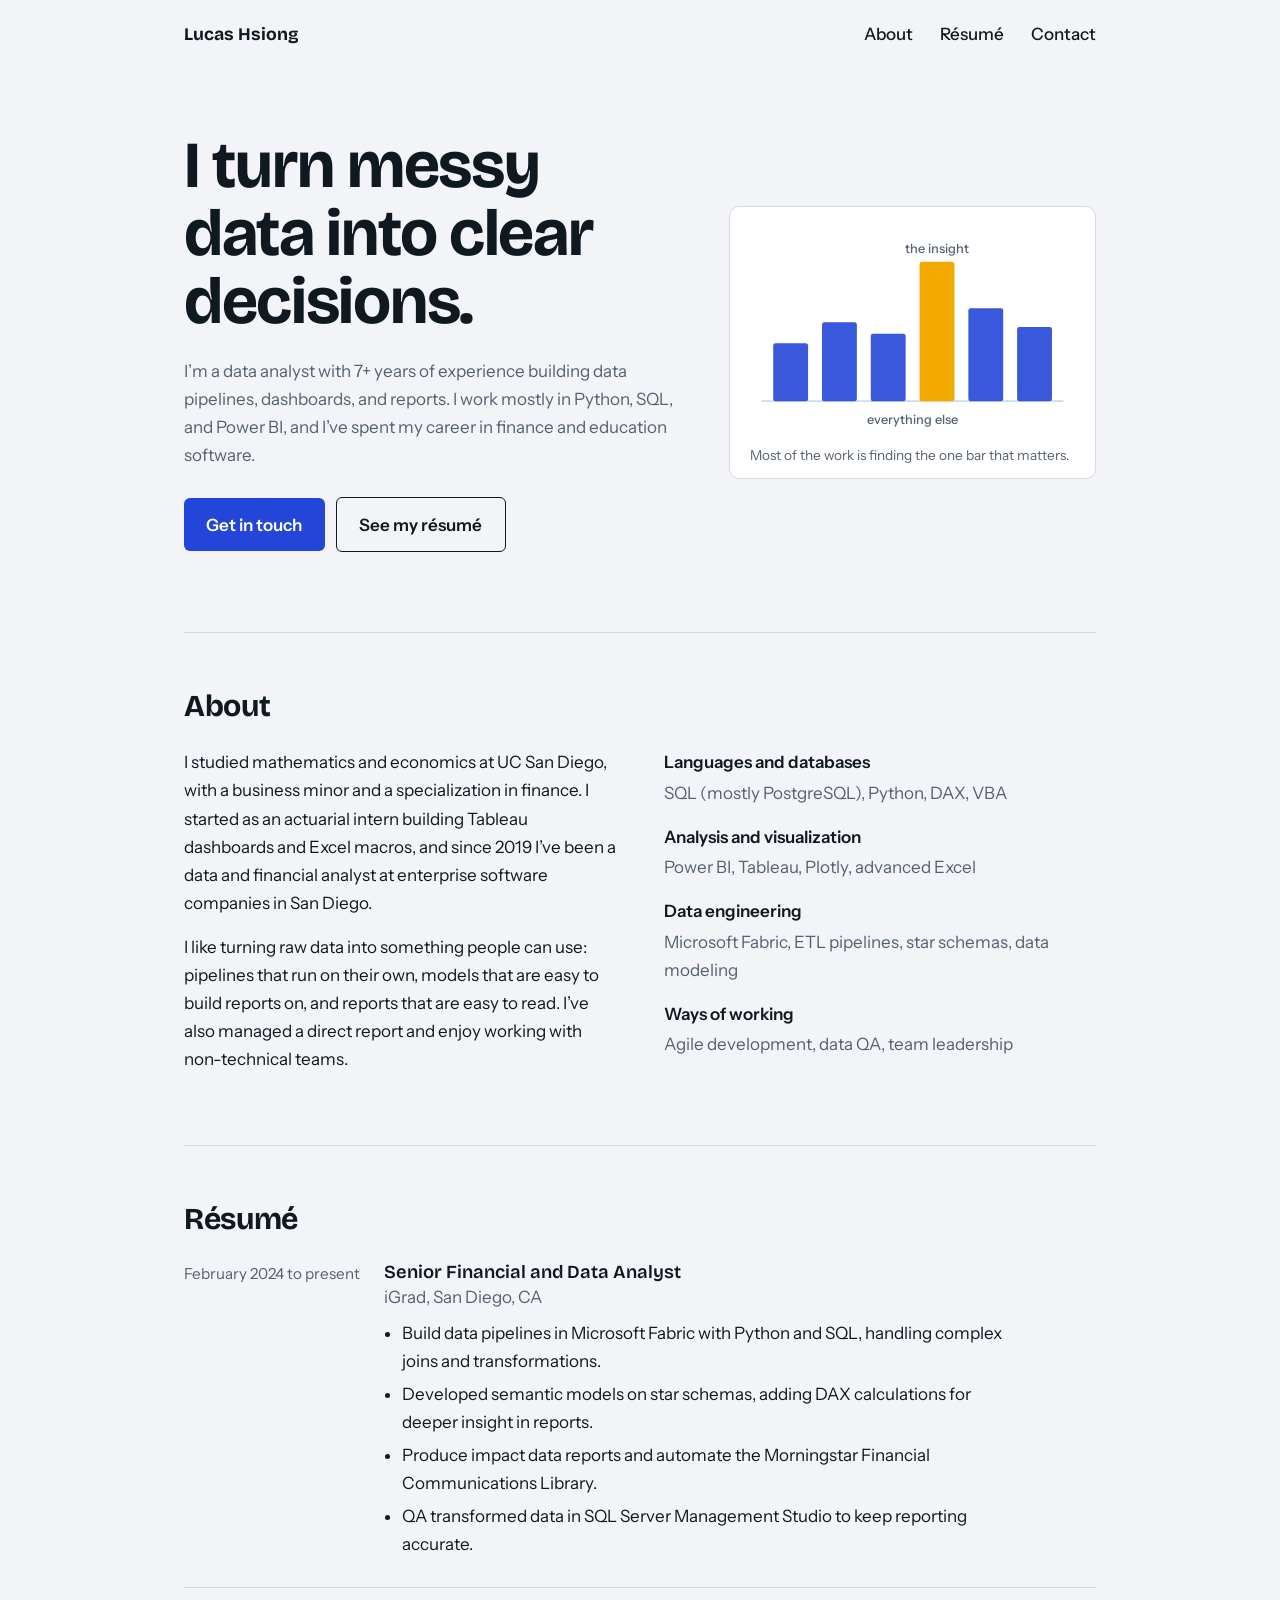
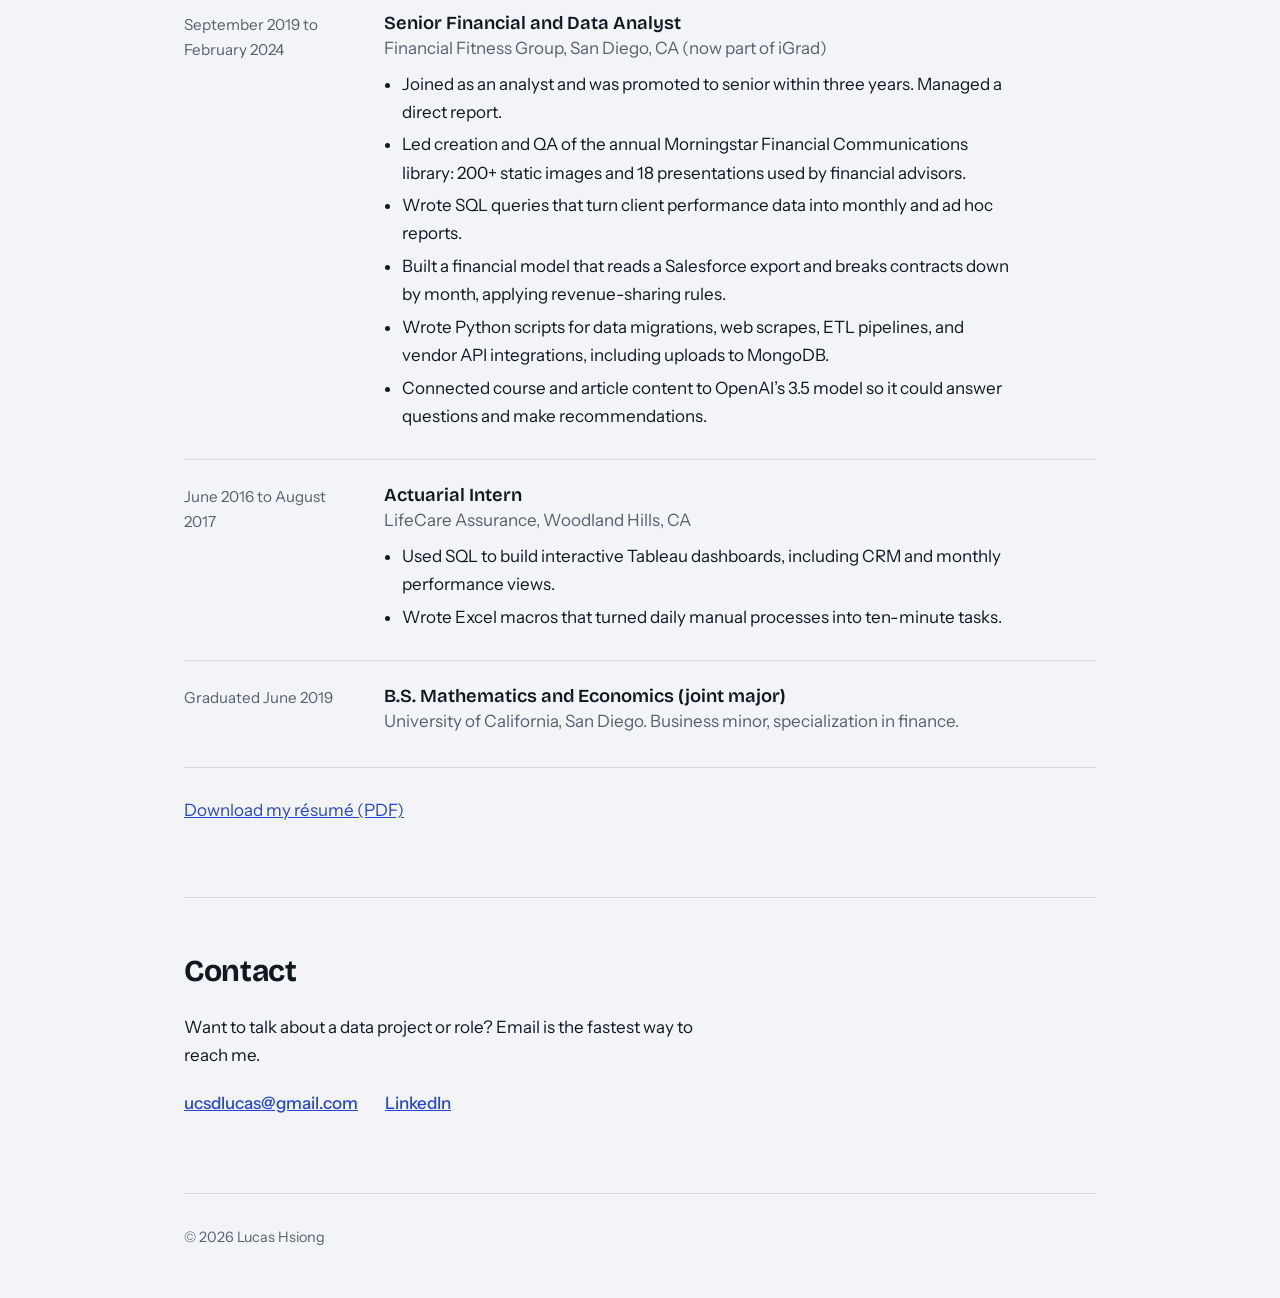
==== index.html @ 83056fca "Update index.html" ====
<!DOCTYPE html>
<html lang="en">
<head>
<meta charset="utf-8">
<meta name="viewport" content="width=device-width, initial-scale=1">
<title>Lucas Hsiong | Data Analyst</title>
<meta name="description" content="Lucas Hsiong is a data analyst with 7+ years of experience in data pipelines, dashboards, and reporting.">
<link rel="preconnect" href="https://fonts.googleapis.com">
<link rel="preconnect" href="https://fonts.gstatic.com" crossorigin>
<link href="https://fonts.googleapis.com/css2?family=Bricolage+Grotesque:opsz,wght@12..96,500;12..96,700&family=Instrument+Sans:wght@400;500;600&display=swap" rel="stylesheet">
<style>
:root{
  --bg:#f2f4f7; --surface:#ffffff; --ink:#101820; --muted:#566170;
  --line:#d5dae1; --accent:#2446d8; --hl:#f2a900;
  --head:"Bricolage Grotesque","Helvetica Neue",Arial,sans-serif;
  --body:"Instrument Sans","Helvetica Neue",Arial,sans-serif;
}
@media (prefers-color-scheme:dark){
  :root{--bg:#0e141b; --surface:#151d27; --ink:#eaeef3; --muted:#9aa6b5; --line:#2a3542; --accent:#7f9bff; --hl:#f2b52c;}
}
*{box-sizing:border-box}
html{scroll-behavior:smooth}
body{margin:0;background:var(--bg);color:var(--ink);font:400 1.0625rem/1.65 var(--body)}
a{color:var(--accent)}
:focus-visible{outline:3px solid var(--accent);outline-offset:3px;border-radius:2px}
.wrap{max-width:960px;margin:0 auto;padding:0 1.5rem}
header.top{display:flex;justify-content:space-between;align-items:center;padding:1.25rem 0}
header.top strong{font:700 1.1rem var(--head)}
nav a{margin-left:1.5rem;color:var(--ink);text-decoration:none;font-weight:500}
nav a:hover{color:var(--accent);text-decoration:underline}

.hero{display:grid;grid-template-columns:1.15fr .85fr;gap:3rem;align-items:center;padding:4rem 0 5rem}
.hero h1{font:700 clamp(2.4rem,6vw,4.1rem)/1.04 var(--head);letter-spacing:-.02em;margin:0 0 1.25rem}
.hero p{color:var(--muted);max-width:34rem;margin:0 0 1.75rem}
.btn{display:inline-block;padding:.8rem 1.4rem;border-radius:6px;font-weight:600;text-decoration:none;background:var(--accent);color:#fff}
.btn.alt{background:transparent;color:var(--ink);border:1.5px solid var(--ink);margin-left:.5rem}
@media (prefers-color-scheme:dark){.btn{color:#0e141b}}

.chart{background:var(--surface);border:1px solid var(--line);border-radius:10px;padding:1.25rem 1.25rem .75rem}
.chart svg{width:100%;height:auto;display:block}
.chart .bar{fill:var(--accent);opacity:.9;transform-origin:bottom;transform-box:fill-box;animation:grow .9s cubic-bezier(.2,.7,.2,1) backwards}
.chart .bar.hl{fill:var(--hl);opacity:1}
.chart text{fill:var(--muted);font:500 11px var(--body)}
.chart .base{stroke:var(--line);stroke-width:1.5}
.chart figcaption{font-size:.85rem;color:var(--muted);margin-top:.5rem}
@keyframes grow{from{transform:scaleY(0)}}
@media (prefers-reduced-motion:reduce){.chart .bar{animation:none}html{scroll-behavior:auto}}

section{padding:3.5rem 0;border-top:1px solid var(--line)}
h2{font:700 1.9rem/1.15 var(--head);letter-spacing:-.01em;margin:0 0 1.5rem}
.about{display:grid;grid-template-columns:1fr 1fr;gap:3rem}
.about p{margin:0 0 1rem;max-width:34rem}
dl{margin:0}
dt{font-weight:600;margin-top:1rem}
dt:first-child{margin-top:0}
dd{margin:.15rem 0 0;color:var(--muted)}

.job{display:grid;grid-template-columns:11rem 1fr;gap:1.5rem;padding:1.5rem 0;border-bottom:1px solid var(--line)}
.job:first-of-type{padding-top:0}
.job time{color:var(--muted);font-size:.95rem}
.job h3{font:600 1.15rem var(--head);margin:0}
.job .org{color:var(--muted);margin:0 0 .5rem}
.job ul{margin:0;padding-left:1.1rem}
.job li{margin-bottom:.3rem;max-width:38rem}
.cv{margin-top:1.75rem}

.contact p{max-width:34rem;margin:0 0 1.25rem}
.contact .links a{margin-right:1.5rem;font-weight:500}
footer{padding:2rem 0 3rem;color:var(--muted);font-size:.9rem;border-top:1px solid var(--line)}

@media (max-width:760px){
  .hero,.about{grid-template-columns:1fr;gap:2rem}
  .hero{padding:2.5rem 0 3.5rem}
  .job{grid-template-columns:1fr;gap:.25rem}
  nav a{margin-left:1rem}
  .btn.alt{margin:.5rem 0 0}
}
</style>
</head>
<body>
<div class="wrap">
  <header class="top">
    <strong>Lucas Hsiong</strong>
    <nav aria-label="Main">
      <a href="#about">About</a>
      <a href="#resume">Résumé</a>
      <a href="#contact">Contact</a>
    </nav>
  </header>

  <main>
    <div class="hero">
      <div>
        <h1>I turn messy data into clear decisions.</h1>
        <p>I’m a data analyst with 7+ years of experience building data pipelines, dashboards, and reports. I work mostly in Python, SQL, and Power BI, and I’ve spent my career in finance and education software.</p>
        <a class="btn" href="#contact">Get in touch</a>
        <a class="btn alt" href="#resume">See my résumé</a>
      </div>
      <figure class="chart" style="margin:0">
        <svg viewBox="0 0 280 180" role="img" aria-label="Bar chart with one highlighted bar">
          <line class="base" x1="10" y1="150" x2="270" y2="150"/>
          <rect class="bar" x="20" y="100" width="30" height="50" rx="2" style="animation-delay:.05s"/>
          <rect class="bar" x="62" y="82" width="30" height="68" rx="2" style="animation-delay:.12s"/>
          <rect class="bar" x="104" y="92" width="30" height="58" rx="2" style="animation-delay:.19s"/>
          <rect class="bar hl" x="146" y="30" width="30" height="120" rx="2" style="animation-delay:.26s"/>
          <rect class="bar" x="188" y="70" width="30" height="80" rx="2" style="animation-delay:.33s"/>
          <rect class="bar" x="230" y="86" width="30" height="64" rx="2" style="animation-delay:.4s"/>
          <text x="161" y="22" text-anchor="middle">the insight</text>
          <text x="140" y="170" text-anchor="middle">everything else</text>
        </svg>
        <figcaption>Most of the work is finding the one bar that matters.</figcaption>
      </figure>
    </div>

    <section id="about" aria-labelledby="about-h">
      <h2 id="about-h">About</h2>
      <div class="about">
        <div>
          <p>I studied mathematics and economics at UC San Diego, with a business minor and a specialization in finance. I started as an actuarial intern building Tableau dashboards and Excel macros, and since 2019 I’ve been a data and financial analyst at enterprise software companies in San Diego.</p>
          <p>I like turning raw data into something people can use: pipelines that run on their own, models that are easy to build reports on, and reports that are easy to read. I’ve also managed a direct report and enjoy working with non-technical teams.</p>
        </div>
        <dl>
          <dt>Languages and databases</dt>
          <dd>SQL (mostly PostgreSQL), Python, DAX, VBA</dd>
          <dt>Analysis and visualization</dt>
          <dd>Power BI, Tableau, Plotly, advanced Excel</dd>
          <dt>Data engineering</dt>
          <dd>Microsoft Fabric, ETL pipelines, star schemas, data modeling</dd>
          <dt>Ways of working</dt>
          <dd>Agile development, data QA, team leadership</dd>
        </dl>
      </div>
    </section>

    <section id="resume" aria-labelledby="resume-h">
      <h2 id="resume-h">Résumé</h2>

      <div class="job">
        <time>February 2024 to present</time>
        <div>
          <h3>Senior Financial and Data Analyst</h3>
          <p class="org">iGrad, San Diego, CA</p>
          <ul>
            <li>Build data pipelines in Microsoft Fabric with Python and SQL, handling complex joins and transformations.</li>
            <li>Developed semantic models on star schemas, adding DAX calculations for deeper insight in reports.</li>
            <li>Produce impact data reports and automate the Morningstar Financial Communications Library.</li>
            <li>QA transformed data in SQL Server Management Studio to keep reporting accurate.</li>
          </ul>
        </div>
      </div>

      <div class="job">
        <time>September 2019 to February 2024</time>
        <div>
          <h3>Senior Financial and Data Analyst</h3>
          <p class="org">Financial Fitness Group, San Diego, CA (now part of iGrad)</p>
          <ul>
            <li>Joined as an analyst and was promoted to senior within three years. Managed a direct report.</li>
            <li>Led creation and QA of the annual Morningstar Financial Communications library: 200+ static images and 18 presentations used by financial advisors.</li>
            <li>Wrote SQL queries that turn client performance data into monthly and ad hoc reports.</li>
            <li>Built a financial model that reads a Salesforce export and breaks contracts down by month, applying revenue-sharing rules.</li>
            <li>Wrote Python scripts for data migrations, web scrapes, ETL pipelines, and vendor API integrations, including uploads to MongoDB.</li>
            <li>Connected course and article content to OpenAI’s 3.5 model so it could answer questions and make recommendations.</li>
          </ul>
        </div>
      </div>

      <div class="job">
        <time>June 2016 to August 2017</time>
        <div>
          <h3>Actuarial Intern</h3>
          <p class="org">LifeCare Assurance, Woodland Hills, CA</p>
          <ul>
            <li>Used SQL to build interactive Tableau dashboards, including CRM and monthly performance views.</li>
            <li>Wrote Excel macros that turned daily manual processes into ten-minute tasks.</li>
          </ul>
        </div>
      </div>

      <div class="job">
        <time>Graduated June 2019</time>
        <div>
          <h3>B.S. Mathematics and Economics (joint major)</h3>
          <p class="org">University of California, San Diego. Business minor, specialization in finance.</p>
        </div>
      </div>

      <p class="cv"><a href="resume.pdf">Download my résumé (PDF)</a></p>
    </section>

    <section id="contact" class="contact" aria-labelledby="contact-h">
      <h2 id="contact-h">Contact</h2>
      <p>Want to talk about a data project or role? Email is the fastest way to reach me.</p>
      <p class="links">
        <a href="mailto:lucashsiong@gmail.com">ucsdlucas@gmail.com</a>
        <a href="https://www.linkedin.com/in/lucas-hsiong">LinkedIn</a>
      </p>
    </section>
  </main>

  <footer>© <span id="yr">2026</span> Lucas Hsiong</footer>
</div>
<script>document.getElementById('yr').textContent=new Date().getFullYear()</script>
</body>
</html>
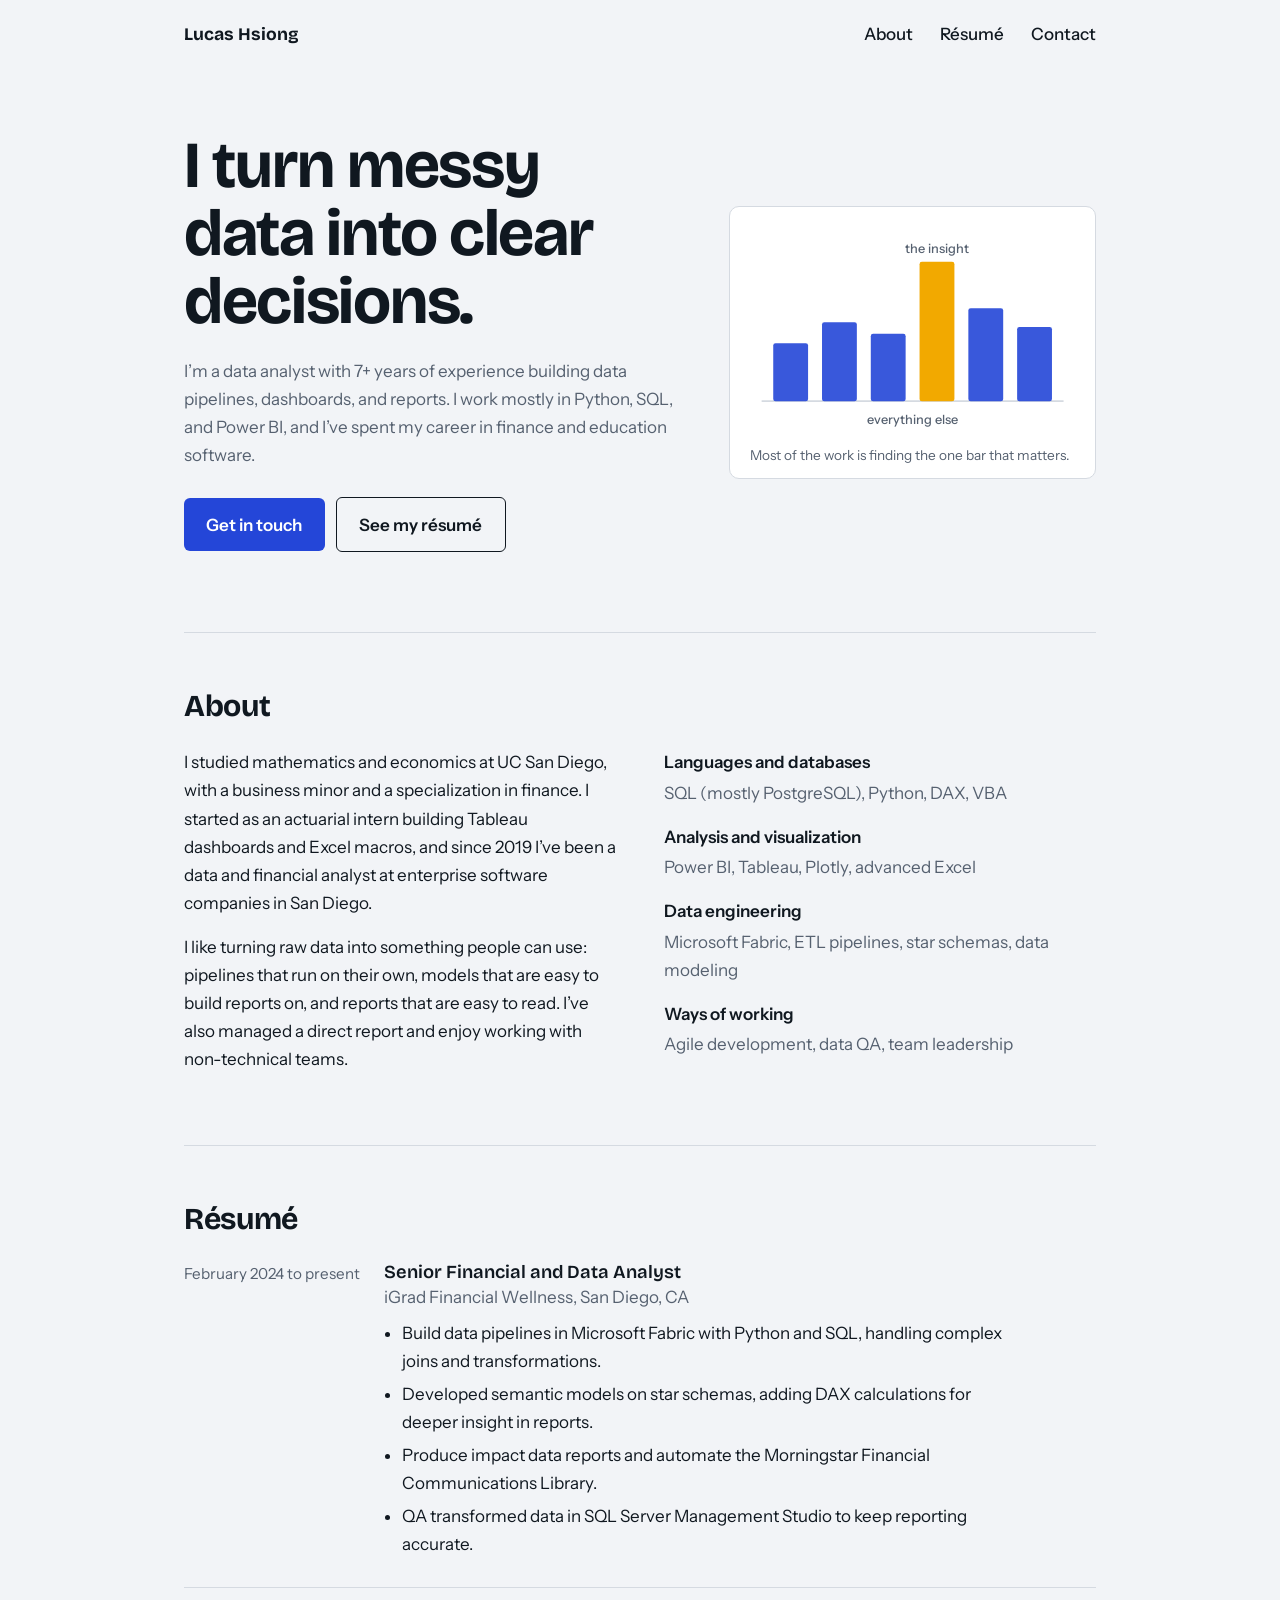
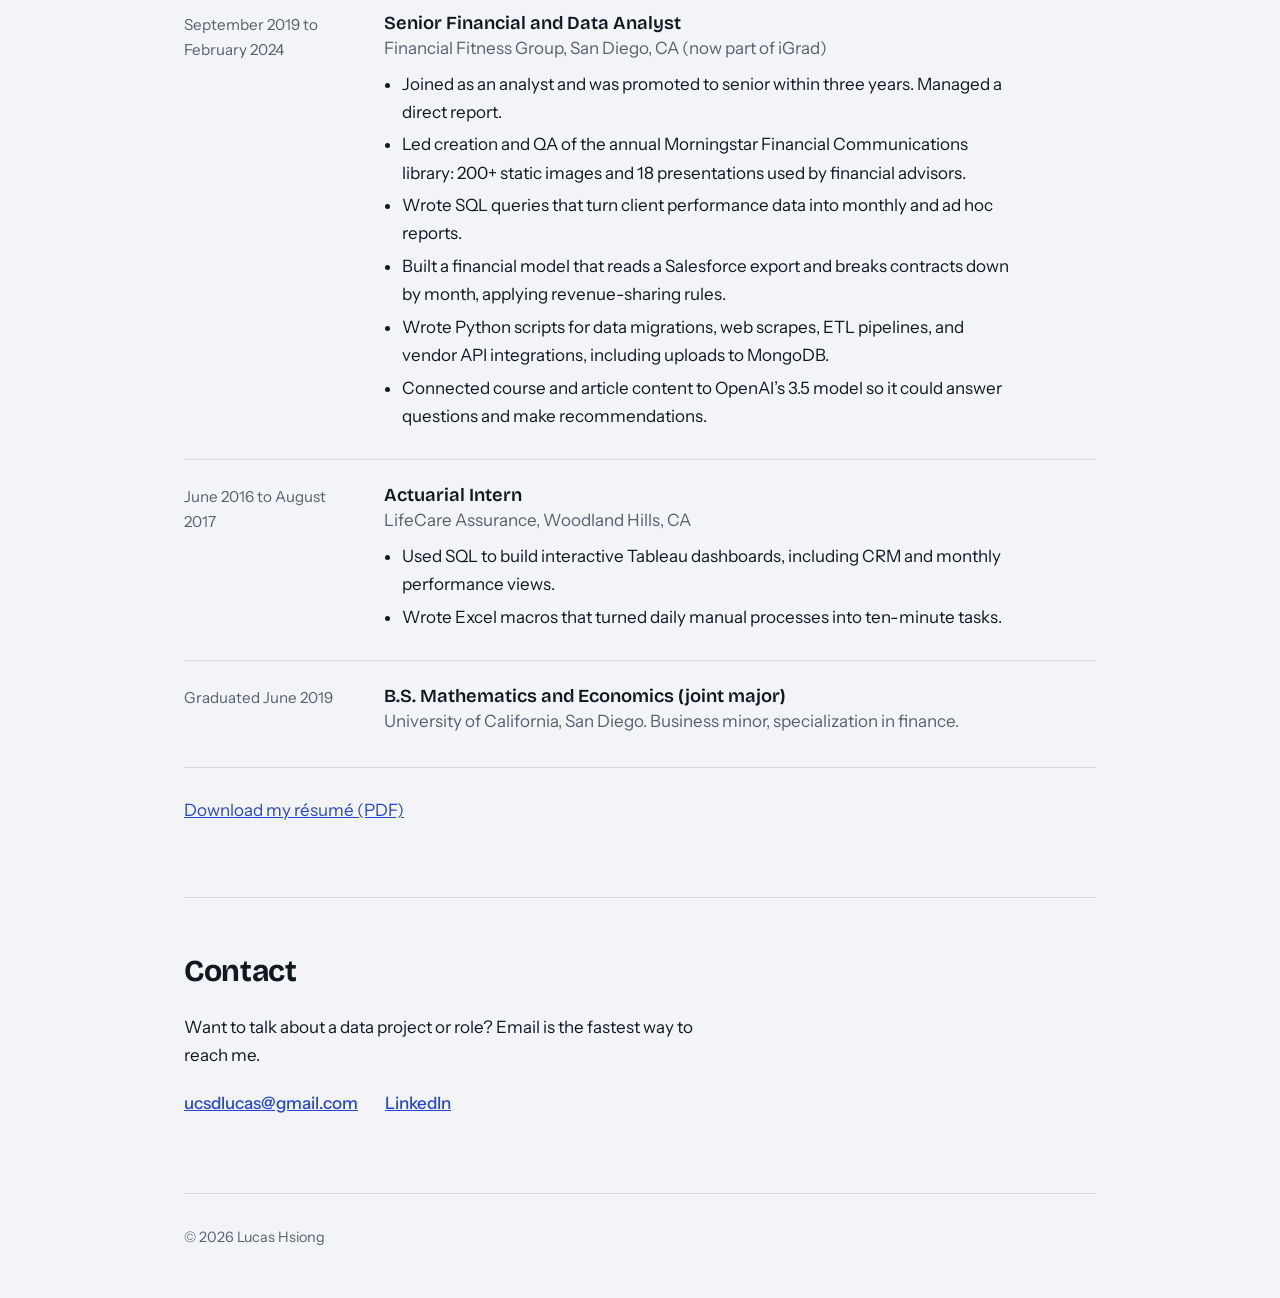
==== commit f3dafad8: "Update index.html" ====
--- a/index.html
+++ b/index.html
@@ -139,7 +139,7 @@
         <time>February 2024 to present</time>
         <div>
           <h3>Senior Financial and Data Analyst</h3>
-          <p class="org">iGrad, San Diego, CA</p>
+          <p class="org">iGrad Financial Wellness, San Diego, CA</p>
           <ul>
             <li>Build data pipelines in Microsoft Fabric with Python and SQL, handling complex joins and transformations.</li>
             <li>Developed semantic models on star schemas, adding DAX calculations for deeper insight in reports.</li>
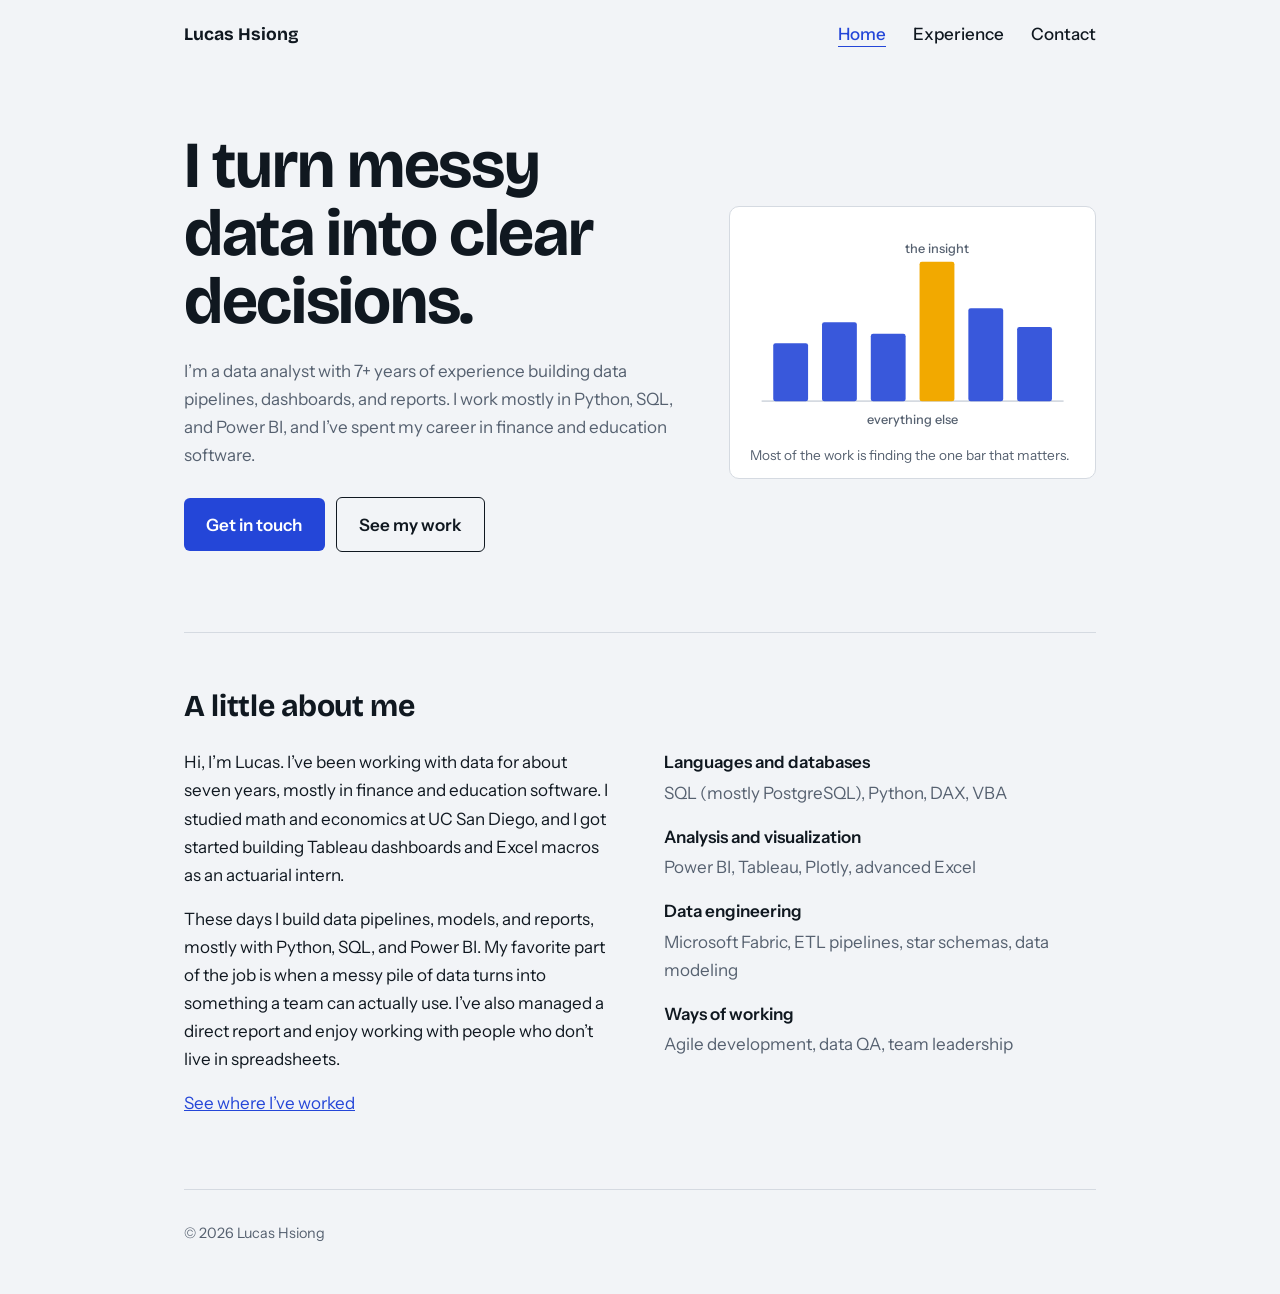
==== commit c09211c8: "Add files via upload" ====
--- a/index.html
+++ b/index.html
@@ -8,83 +8,16 @@
 <link rel="preconnect" href="https://fonts.googleapis.com">
 <link rel="preconnect" href="https://fonts.gstatic.com" crossorigin>
 <link href="https://fonts.googleapis.com/css2?family=Bricolage+Grotesque:opsz,wght@12..96,500;12..96,700&family=Instrument+Sans:wght@400;500;600&display=swap" rel="stylesheet">
-<style>
-:root{
-  --bg:#f2f4f7; --surface:#ffffff; --ink:#101820; --muted:#566170;
-  --line:#d5dae1; --accent:#2446d8; --hl:#f2a900;
-  --head:"Bricolage Grotesque","Helvetica Neue",Arial,sans-serif;
-  --body:"Instrument Sans","Helvetica Neue",Arial,sans-serif;
-}
-@media (prefers-color-scheme:dark){
-  :root{--bg:#0e141b; --surface:#151d27; --ink:#eaeef3; --muted:#9aa6b5; --line:#2a3542; --accent:#7f9bff; --hl:#f2b52c;}
-}
-*{box-sizing:border-box}
-html{scroll-behavior:smooth}
-body{margin:0;background:var(--bg);color:var(--ink);font:400 1.0625rem/1.65 var(--body)}
-a{color:var(--accent)}
-:focus-visible{outline:3px solid var(--accent);outline-offset:3px;border-radius:2px}
-.wrap{max-width:960px;margin:0 auto;padding:0 1.5rem}
-header.top{display:flex;justify-content:space-between;align-items:center;padding:1.25rem 0}
-header.top strong{font:700 1.1rem var(--head)}
-nav a{margin-left:1.5rem;color:var(--ink);text-decoration:none;font-weight:500}
-nav a:hover{color:var(--accent);text-decoration:underline}
-
-.hero{display:grid;grid-template-columns:1.15fr .85fr;gap:3rem;align-items:center;padding:4rem 0 5rem}
-.hero h1{font:700 clamp(2.4rem,6vw,4.1rem)/1.04 var(--head);letter-spacing:-.02em;margin:0 0 1.25rem}
-.hero p{color:var(--muted);max-width:34rem;margin:0 0 1.75rem}
-.btn{display:inline-block;padding:.8rem 1.4rem;border-radius:6px;font-weight:600;text-decoration:none;background:var(--accent);color:#fff}
-.btn.alt{background:transparent;color:var(--ink);border:1.5px solid var(--ink);margin-left:.5rem}
-@media (prefers-color-scheme:dark){.btn{color:#0e141b}}
-
-.chart{background:var(--surface);border:1px solid var(--line);border-radius:10px;padding:1.25rem 1.25rem .75rem}
-.chart svg{width:100%;height:auto;display:block}
-.chart .bar{fill:var(--accent);opacity:.9;transform-origin:bottom;transform-box:fill-box;animation:grow .9s cubic-bezier(.2,.7,.2,1) backwards}
-.chart .bar.hl{fill:var(--hl);opacity:1}
-.chart text{fill:var(--muted);font:500 11px var(--body)}
-.chart .base{stroke:var(--line);stroke-width:1.5}
-.chart figcaption{font-size:.85rem;color:var(--muted);margin-top:.5rem}
-@keyframes grow{from{transform:scaleY(0)}}
-@media (prefers-reduced-motion:reduce){.chart .bar{animation:none}html{scroll-behavior:auto}}
-
-section{padding:3.5rem 0;border-top:1px solid var(--line)}
-h2{font:700 1.9rem/1.15 var(--head);letter-spacing:-.01em;margin:0 0 1.5rem}
-.about{display:grid;grid-template-columns:1fr 1fr;gap:3rem}
-.about p{margin:0 0 1rem;max-width:34rem}
-dl{margin:0}
-dt{font-weight:600;margin-top:1rem}
-dt:first-child{margin-top:0}
-dd{margin:.15rem 0 0;color:var(--muted)}
-
-.job{display:grid;grid-template-columns:11rem 1fr;gap:1.5rem;padding:1.5rem 0;border-bottom:1px solid var(--line)}
-.job:first-of-type{padding-top:0}
-.job time{color:var(--muted);font-size:.95rem}
-.job h3{font:600 1.15rem var(--head);margin:0}
-.job .org{color:var(--muted);margin:0 0 .5rem}
-.job ul{margin:0;padding-left:1.1rem}
-.job li{margin-bottom:.3rem;max-width:38rem}
-.cv{margin-top:1.75rem}
-
-.contact p{max-width:34rem;margin:0 0 1.25rem}
-.contact .links a{margin-right:1.5rem;font-weight:500}
-footer{padding:2rem 0 3rem;color:var(--muted);font-size:.9rem;border-top:1px solid var(--line)}
-
-@media (max-width:760px){
-  .hero,.about{grid-template-columns:1fr;gap:2rem}
-  .hero{padding:2.5rem 0 3.5rem}
-  .job{grid-template-columns:1fr;gap:.25rem}
-  nav a{margin-left:1rem}
-  .btn.alt{margin:.5rem 0 0}
-}
-</style>
+<link rel="stylesheet" href="style.css">
 </head>
 <body>
 <div class="wrap">
   <header class="top">
-    <strong>Lucas Hsiong</strong>
+    <strong><a href="index.html">Lucas Hsiong</a></strong>
     <nav aria-label="Main">
-      <a href="#about">About</a>
-      <a href="#resume">Résumé</a>
-      <a href="#contact">Contact</a>
+      <a href="index.html" aria-current="page">Home</a>
+      <a href="experience.html">Experience</a>
+      <a href="contact.html">Contact</a>
     </nav>
   </header>
 
@@ -93,8 +26,8 @@
       <div>
         <h1>I turn messy data into clear decisions.</h1>
         <p>I’m a data analyst with 7+ years of experience building data pipelines, dashboards, and reports. I work mostly in Python, SQL, and Power BI, and I’ve spent my career in finance and education software.</p>
-        <a class="btn" href="#contact">Get in touch</a>
-        <a class="btn alt" href="#resume">See my résumé</a>
+        <a class="btn" href="contact.html">Get in touch</a>
+        <a class="btn alt" href="experience.html">See my work</a>
       </div>
       <figure class="chart" style="margin:0">
         <svg viewBox="0 0 280 180" role="img" aria-label="Bar chart with one highlighted bar">
@@ -113,11 +46,12 @@
     </div>
 
     <section id="about" aria-labelledby="about-h">
-      <h2 id="about-h">About</h2>
+      <h2 id="about-h">A little about me</h2>
       <div class="about">
         <div>
-          <p>I studied mathematics and economics at UC San Diego, with a business minor and a specialization in finance. I started as an actuarial intern building Tableau dashboards and Excel macros, and since 2019 I’ve been a data and financial analyst at enterprise software companies in San Diego.</p>
-          <p>I like turning raw data into something people can use: pipelines that run on their own, models that are easy to build reports on, and reports that are easy to read. I’ve also managed a direct report and enjoy working with non-technical teams.</p>
+          <p>Hi, I’m Lucas. I’ve been working with data for about seven years, mostly in finance and education software. I studied math and economics at UC San Diego, and I got started building Tableau dashboards and Excel macros as an actuarial intern.</p>
+          <p>These days I build data pipelines, models, and reports, mostly with Python, SQL, and Power BI. My favorite part of the job is when a messy pile of data turns into something a team can actually use. I’ve also managed a direct report and enjoy working with people who don’t live in spreadsheets.</p>
+          <p class="next"><a href="experience.html">See where I’ve worked</a></p>
         </div>
         <dl>
           <dt>Languages and databases</dt>
@@ -131,71 +65,6 @@
         </dl>
       </div>
     </section>
-
-    <section id="resume" aria-labelledby="resume-h">
-      <h2 id="resume-h">Résumé</h2>
-
-      <div class="job">
-        <time>February 2024 to present</time>
-        <div>
-          <h3>Senior Financial and Data Analyst</h3>
-          <p class="org">iGrad Financial Wellness, San Diego, CA</p>
-          <ul>
-            <li>Build data pipelines in Microsoft Fabric with Python and SQL, handling complex joins and transformations.</li>
-            <li>Developed semantic models on star schemas, adding DAX calculations for deeper insight in reports.</li>
-            <li>Produce impact data reports and automate the Morningstar Financial Communications Library.</li>
-            <li>QA transformed data in SQL Server Management Studio to keep reporting accurate.</li>
-          </ul>
-        </div>
-      </div>
-
-      <div class="job">
-        <time>September 2019 to February 2024</time>
-        <div>
-          <h3>Senior Financial and Data Analyst</h3>
-          <p class="org">Financial Fitness Group, San Diego, CA (now part of iGrad)</p>
-          <ul>
-            <li>Joined as an analyst and was promoted to senior within three years. Managed a direct report.</li>
-            <li>Led creation and QA of the annual Morningstar Financial Communications library: 200+ static images and 18 presentations used by financial advisors.</li>
-            <li>Wrote SQL queries that turn client performance data into monthly and ad hoc reports.</li>
-            <li>Built a financial model that reads a Salesforce export and breaks contracts down by month, applying revenue-sharing rules.</li>
-            <li>Wrote Python scripts for data migrations, web scrapes, ETL pipelines, and vendor API integrations, including uploads to MongoDB.</li>
-            <li>Connected course and article content to OpenAI’s 3.5 model so it could answer questions and make recommendations.</li>
-          </ul>
-        </div>
-      </div>
-
-      <div class="job">
-        <time>June 2016 to August 2017</time>
-        <div>
-          <h3>Actuarial Intern</h3>
-          <p class="org">LifeCare Assurance, Woodland Hills, CA</p>
-          <ul>
-            <li>Used SQL to build interactive Tableau dashboards, including CRM and monthly performance views.</li>
-            <li>Wrote Excel macros that turned daily manual processes into ten-minute tasks.</li>
-          </ul>
-        </div>
-      </div>
-
-      <div class="job">
-        <time>Graduated June 2019</time>
-        <div>
-          <h3>B.S. Mathematics and Economics (joint major)</h3>
-          <p class="org">University of California, San Diego. Business minor, specialization in finance.</p>
-        </div>
-      </div>
-
-      <p class="cv"><a href="resume.pdf">Download my résumé (PDF)</a></p>
-    </section>
-
-    <section id="contact" class="contact" aria-labelledby="contact-h">
-      <h2 id="contact-h">Contact</h2>
-      <p>Want to talk about a data project or role? Email is the fastest way to reach me.</p>
-      <p class="links">
-        <a href="mailto:lucashsiong@gmail.com">ucsdlucas@gmail.com</a>
-        <a href="https://www.linkedin.com/in/lucas-hsiong">LinkedIn</a>
-      </p>
-    </section>
   </main>
 
   <footer>© <span id="yr">2026</span> Lucas Hsiong</footer>
--- a/style.css
+++ b/style.css
@@ -0,0 +1,78 @@
+:root{
+  --bg:#f2f4f7; --surface:#ffffff; --ink:#101820; --muted:#566170;
+  --line:#d5dae1; --accent:#2446d8; --hl:#f2a900;
+  --head:"Bricolage Grotesque","Helvetica Neue",Arial,sans-serif;
+  --body:"Instrument Sans","Helvetica Neue",Arial,sans-serif;
+}
+@media (prefers-color-scheme:dark){
+  :root{--bg:#0e141b; --surface:#151d27; --ink:#eaeef3; --muted:#9aa6b5; --line:#2a3542; --accent:#7f9bff; --hl:#f2b52c;}
+}
+*{box-sizing:border-box}
+html{scroll-behavior:smooth}
+body{margin:0;background:var(--bg);color:var(--ink);font:400 1.0625rem/1.65 var(--body)}
+a{color:var(--accent)}
+:focus-visible{outline:3px solid var(--accent);outline-offset:3px;border-radius:2px}
+.wrap{max-width:960px;margin:0 auto;padding:0 1.5rem}
+header.top{display:flex;justify-content:space-between;align-items:center;padding:1.25rem 0}
+header.top strong{font:700 1.1rem var(--head)}
+nav a{margin-left:1.5rem;color:var(--ink);text-decoration:none;font-weight:500}
+nav a:hover{color:var(--accent);text-decoration:underline}
+
+.hero{display:grid;grid-template-columns:1.15fr .85fr;gap:3rem;align-items:center;padding:4rem 0 5rem}
+.hero h1{font:700 clamp(2.4rem,6vw,4.1rem)/1.04 var(--head);letter-spacing:-.02em;margin:0 0 1.25rem}
+.hero p{color:var(--muted);max-width:34rem;margin:0 0 1.75rem}
+.btn{display:inline-block;padding:.8rem 1.4rem;border-radius:6px;font-weight:600;text-decoration:none;background:var(--accent);color:#fff}
+.btn.alt{background:transparent;color:var(--ink);border:1.5px solid var(--ink);margin-left:.5rem}
+@media (prefers-color-scheme:dark){.btn{color:#0e141b}}
+
+.chart{background:var(--surface);border:1px solid var(--line);border-radius:10px;padding:1.25rem 1.25rem .75rem}
+.chart svg{width:100%;height:auto;display:block}
+.chart .bar{fill:var(--accent);opacity:.9;transform-origin:bottom;transform-box:fill-box;animation:grow .9s cubic-bezier(.2,.7,.2,1) backwards}
+.chart .bar.hl{fill:var(--hl);opacity:1}
+.chart text{fill:var(--muted);font:500 11px var(--body)}
+.chart .base{stroke:var(--line);stroke-width:1.5}
+.chart figcaption{font-size:.85rem;color:var(--muted);margin-top:.5rem}
+@keyframes grow{from{transform:scaleY(0)}}
+@media (prefers-reduced-motion:reduce){.chart .bar{animation:none}html{scroll-behavior:auto}}
+
+section{padding:3.5rem 0;border-top:1px solid var(--line)}
+h2{font:700 1.9rem/1.15 var(--head);letter-spacing:-.01em;margin:0 0 1.5rem}
+.about{display:grid;grid-template-columns:1fr 1fr;gap:3rem}
+.about p{margin:0 0 1rem;max-width:34rem}
+dl{margin:0}
+dt{font-weight:600;margin-top:1rem}
+dt:first-child{margin-top:0}
+dd{margin:.15rem 0 0;color:var(--muted)}
+
+.job{display:grid;grid-template-columns:11rem 1fr;gap:1.5rem;padding:1.5rem 0;border-bottom:1px solid var(--line)}
+.job:first-of-type{padding-top:0}
+.job time{color:var(--muted);font-size:.95rem}
+.job h3{font:600 1.15rem var(--head);margin:0}
+.job .org{color:var(--muted);margin:0 0 .5rem}
+.job ul{margin:0;padding-left:1.1rem}
+.job li{margin-bottom:.3rem;max-width:38rem}
+.job p.story{margin:0 0 .9rem;max-width:38rem}
+.job .tags{list-style:none;padding:0;margin:1rem 0 0;display:flex;flex-wrap:wrap;gap:.4rem}
+.job .tags li{font-size:.8rem;line-height:1.3;padding:.25rem .65rem;border:1px solid var(--line);border-radius:999px;background:var(--surface);color:var(--muted);margin:0}
+.cv{margin-top:1.75rem}
+
+.contact p{max-width:34rem;margin:0 0 1.25rem}
+.contact .links a{margin-right:1.5rem;font-weight:500}
+footer{padding:2rem 0 3rem;color:var(--muted);font-size:.9rem;border-top:1px solid var(--line)}
+
+@media (max-width:760px){
+  .hero,.about{grid-template-columns:1fr;gap:2rem}
+  .hero{padding:2.5rem 0 3.5rem}
+  .job{grid-template-columns:1fr;gap:.25rem}
+  nav a{margin-left:1rem}
+  .btn.alt{margin:.5rem 0 0}
+}
+
+nav a[aria-current="page"]{color:var(--accent);text-decoration:underline;text-underline-offset:.35em}
+header.top strong a{color:inherit;text-decoration:none}
+.page{padding:2.5rem 0 4rem}
+.page h1{font:700 clamp(2rem,5vw,3rem)/1.1 var(--head);letter-spacing:-.02em;margin:0 0 .75rem}
+.lede{color:var(--muted);max-width:36rem;margin:0 0 2.5rem}
+.next{margin-top:2rem}
+.big-email{display:inline-block;font:600 clamp(1.3rem,4vw,1.9rem) var(--head);margin:.25rem 0 1.25rem;word-break:break-all}
+
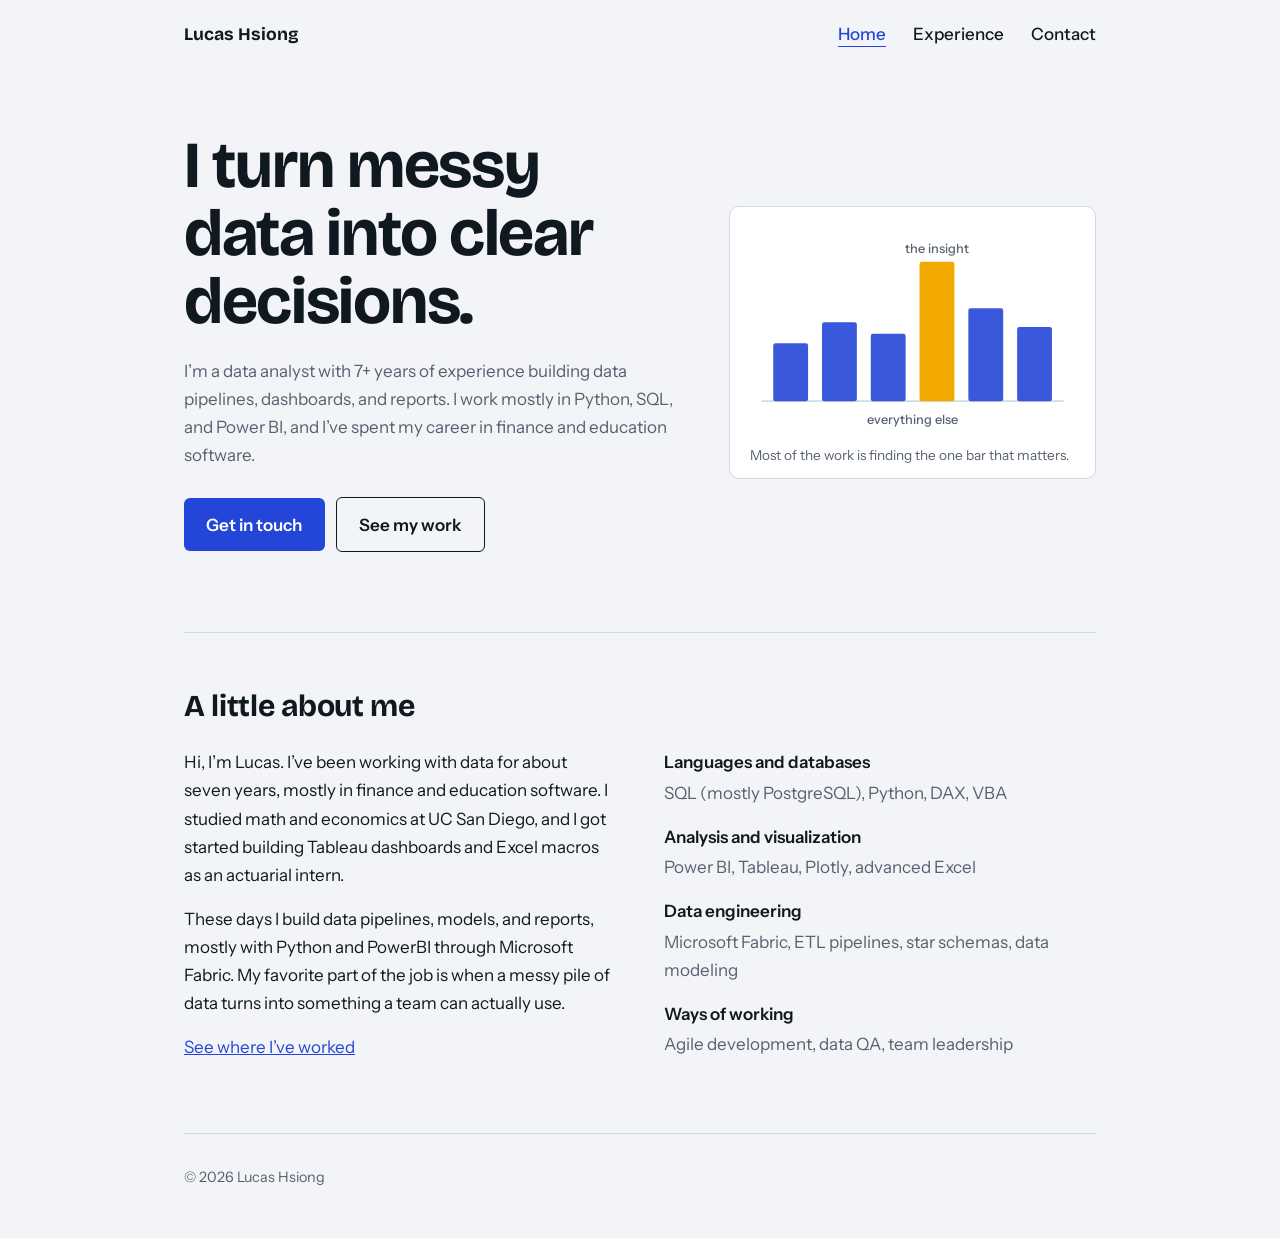
==== commit b6dabd3f: "restructuring" ====
--- a/index.html
+++ b/index.html
@@ -13,11 +13,11 @@
 <body>
 <div class="wrap">
   <header class="top">
-    <strong><a href="index.html">Lucas Hsiong</a></strong>
+    <strong><a href="./">Lucas Hsiong</a></strong>
     <nav aria-label="Main">
-      <a href="index.html" aria-current="page">Home</a>
-      <a href="experience.html">Experience</a>
-      <a href="contact.html">Contact</a>
+      <a href="./" aria-current="page">Home</a>
+      <a href="experience/">Experience</a>
+      <a href="contact/">Contact</a>
     </nav>
   </header>
 
@@ -26,8 +26,8 @@
       <div>
         <h1>I turn messy data into clear decisions.</h1>
         <p>I’m a data analyst with 7+ years of experience building data pipelines, dashboards, and reports. I work mostly in Python, SQL, and Power BI, and I’ve spent my career in finance and education software.</p>
-        <a class="btn" href="contact.html">Get in touch</a>
-        <a class="btn alt" href="experience.html">See my work</a>
+        <a class="btn" href="contact/">Get in touch</a>
+        <a class="btn alt" href="experience/">See my work</a>
       </div>
       <figure class="chart" style="margin:0">
         <svg viewBox="0 0 280 180" role="img" aria-label="Bar chart with one highlighted bar">
@@ -50,8 +50,8 @@
       <div class="about">
         <div>
           <p>Hi, I’m Lucas. I’ve been working with data for about seven years, mostly in finance and education software. I studied math and economics at UC San Diego, and I got started building Tableau dashboards and Excel macros as an actuarial intern.</p>
-          <p>These days I build data pipelines, models, and reports, mostly with Python, SQL, and Power BI. My favorite part of the job is when a messy pile of data turns into something a team can actually use. I’ve also managed a direct report and enjoy working with people who don’t live in spreadsheets.</p>
-          <p class="next"><a href="experience.html">See where I’ve worked</a></p>
+          <p>These days I build data pipelines, models, and reports, mostly with Python and PowerBI through Microsoft Fabric. My favorite part of the job is when a messy pile of data turns into something a team can actually use.</p>
+          <p class="next"><a href="experience/">See where I’ve worked</a></p>
         </div>
         <dl>
           <dt>Languages and databases</dt>
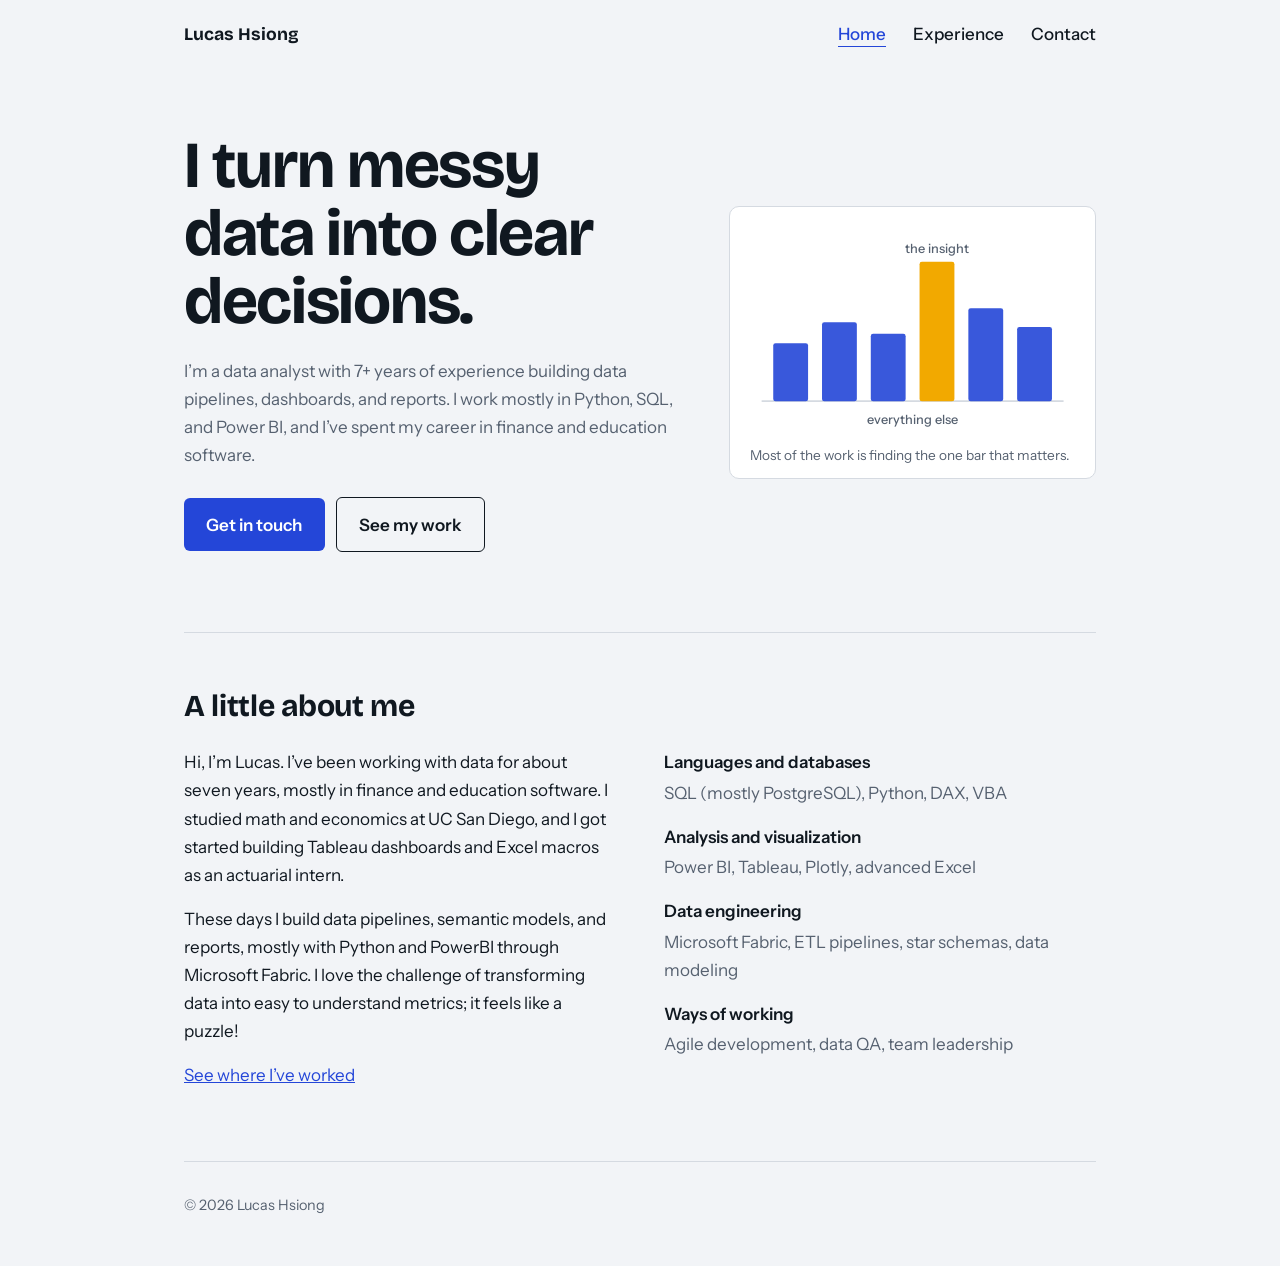
==== commit 8400f2de: "Update index.html" ====
--- a/index.html
+++ b/index.html
@@ -50,7 +50,7 @@
       <div class="about">
         <div>
           <p>Hi, I’m Lucas. I’ve been working with data for about seven years, mostly in finance and education software. I studied math and economics at UC San Diego, and I got started building Tableau dashboards and Excel macros as an actuarial intern.</p>
-          <p>These days I build data pipelines, models, and reports, mostly with Python and PowerBI through Microsoft Fabric. My favorite part of the job is when a messy pile of data turns into something a team can actually use.</p>
+          <p>These days I build data pipelines, semantic models, and reports, mostly with Python and PowerBI through Microsoft Fabric. I love the challenge of transforming data into easy to understand metrics; it feels like a puzzle!</p>
           <p class="next"><a href="experience/">See where I’ve worked</a></p>
         </div>
         <dl>
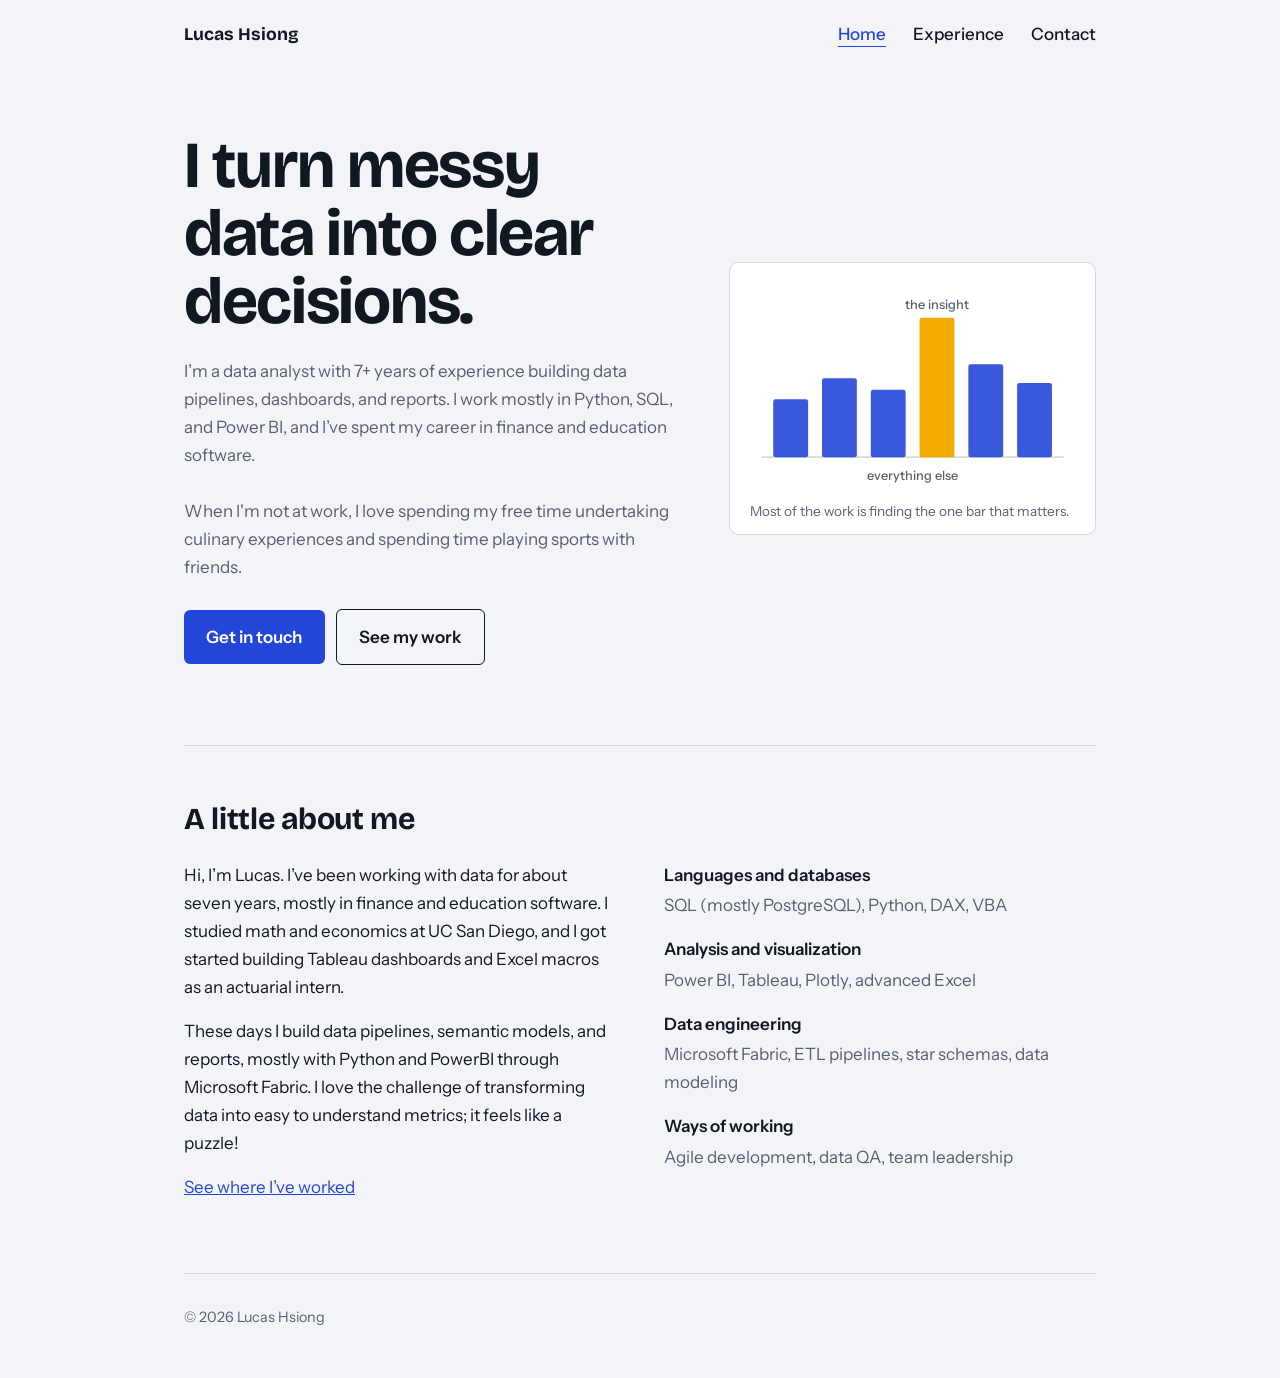
==== commit 928bad2f: "Update index.html" ====
--- a/index.html
+++ b/index.html
@@ -26,6 +26,7 @@
       <div>
         <h1>I turn messy data into clear decisions.</h1>
         <p>I’m a data analyst with 7+ years of experience building data pipelines, dashboards, and reports. I work mostly in Python, SQL, and Power BI, and I’ve spent my career in finance and education software.</p>
+        <p>When I'm not at work, I love spending my free time undertaking culinary experiences and spending time playing sports with friends.</p>
         <a class="btn" href="contact/">Get in touch</a>
         <a class="btn alt" href="experience/">See my work</a>
       </div>
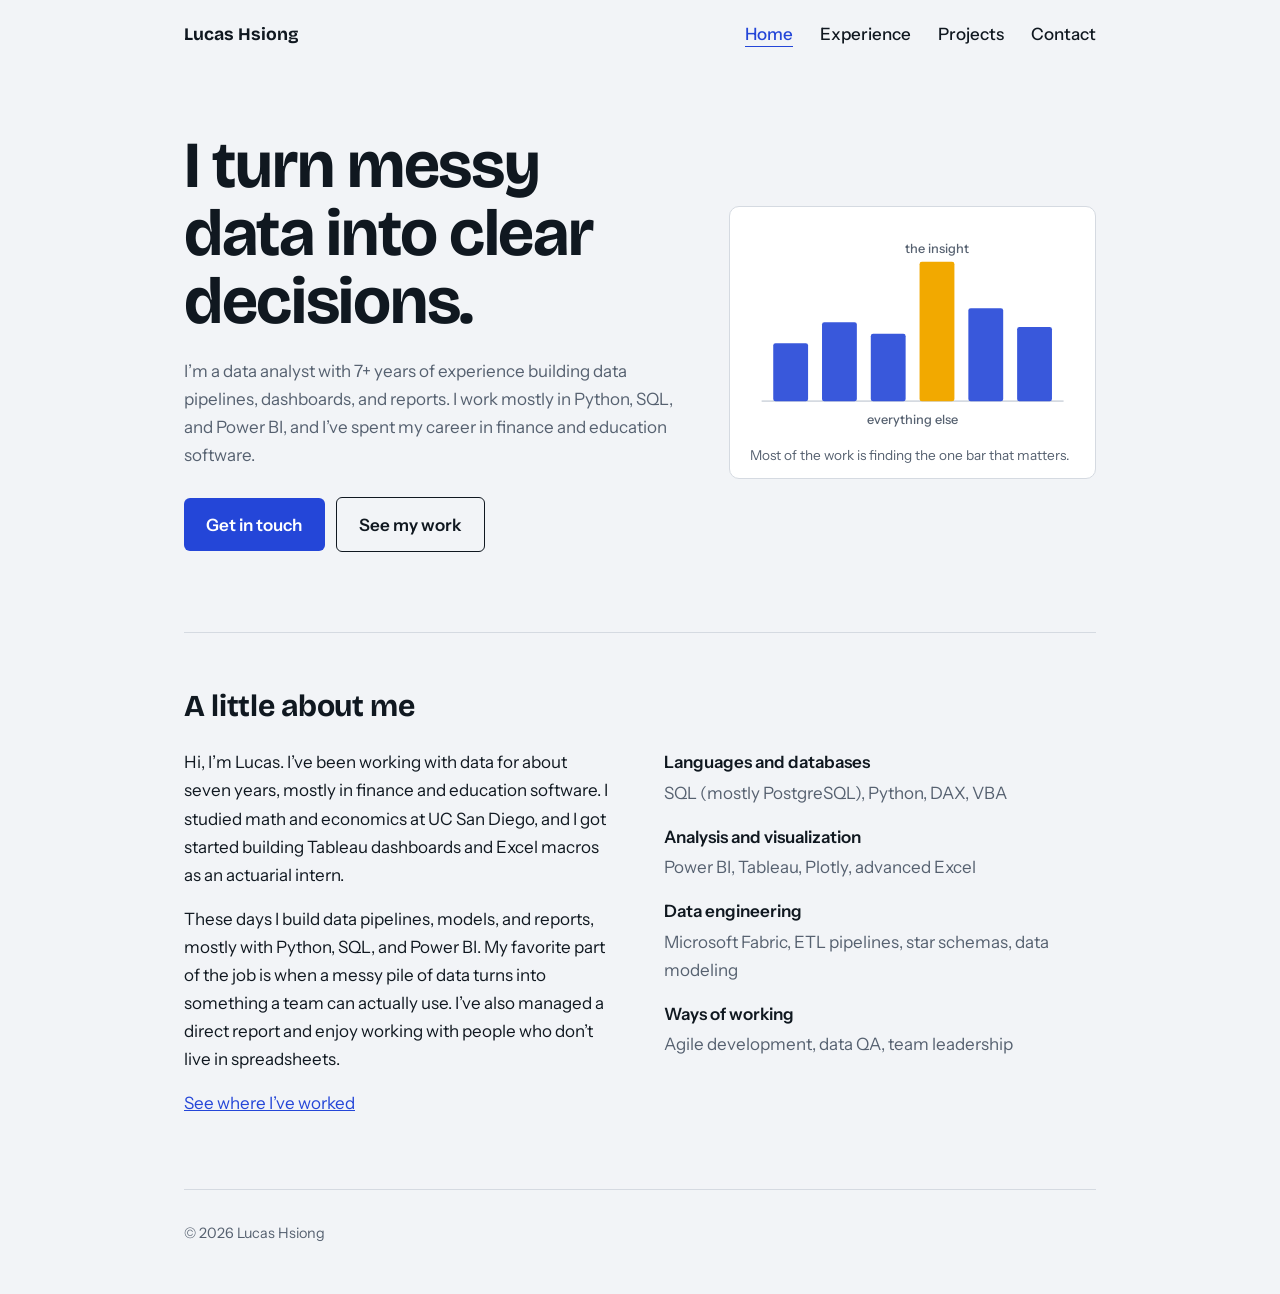
==== commit 4f73d30d: "adding projects tab and projects alongside it" ====
--- a/index.html
+++ b/index.html
@@ -17,6 +17,7 @@
     <nav aria-label="Main">
       <a href="./" aria-current="page">Home</a>
       <a href="experience/">Experience</a>
+      <a href="projects/">Projects</a>
       <a href="contact/">Contact</a>
     </nav>
   </header>
@@ -26,7 +27,6 @@
       <div>
         <h1>I turn messy data into clear decisions.</h1>
         <p>I’m a data analyst with 7+ years of experience building data pipelines, dashboards, and reports. I work mostly in Python, SQL, and Power BI, and I’ve spent my career in finance and education software.</p>
-        <p>When I'm not at work, I love spending my free time undertaking culinary experiences and spending time playing sports with friends.</p>
         <a class="btn" href="contact/">Get in touch</a>
         <a class="btn alt" href="experience/">See my work</a>
       </div>
@@ -51,7 +51,7 @@
       <div class="about">
         <div>
           <p>Hi, I’m Lucas. I’ve been working with data for about seven years, mostly in finance and education software. I studied math and economics at UC San Diego, and I got started building Tableau dashboards and Excel macros as an actuarial intern.</p>
-          <p>These days I build data pipelines, semantic models, and reports, mostly with Python and PowerBI through Microsoft Fabric. I love the challenge of transforming data into easy to understand metrics; it feels like a puzzle!</p>
+          <p>These days I build data pipelines, models, and reports, mostly with Python, SQL, and Power BI. My favorite part of the job is when a messy pile of data turns into something a team can actually use. I’ve also managed a direct report and enjoy working with people who don’t live in spreadsheets.</p>
           <p class="next"><a href="experience/">See where I’ve worked</a></p>
         </div>
         <dl>
--- a/style.css
+++ b/style.css
@@ -76,3 +76,17 @@
 .next{margin-top:2rem}
 .big-email{display:inline-block;font:600 clamp(1.3rem,4vw,1.9rem) var(--head);margin:.25rem 0 1.25rem;word-break:break-all}
 
+
+ul.tags{list-style:none;padding:0;margin:1rem 0 0;display:flex;flex-wrap:wrap;gap:.4rem}
+ul.tags li{font-size:.8rem;line-height:1.3;padding:.25rem .65rem;border:1px solid var(--line);border-radius:999px;background:var(--surface);color:var(--muted);margin:0}
+.cards{display:grid;grid-template-columns:repeat(auto-fill,minmax(260px,1fr));gap:1.25rem}
+.card{background:var(--surface);border:1px solid var(--line);border-radius:10px;padding:1.4rem;display:flex;flex-direction:column}
+.card h2{font-size:1.3rem;margin:0 0 .5rem}
+.card h2 a{color:var(--ink);text-decoration:none}
+.card h2 a:hover{color:var(--accent);text-decoration:underline}
+.card p{margin:0;color:var(--muted)}
+.chart-frame{width:100%;height:520px;border:1px solid var(--line);border-radius:10px;background:#fff;margin:0 0 .5rem}
+.source{font-size:.9rem;color:var(--muted);margin:0 0 2rem}
+.story-block{max-width:38rem}
+.story-block h2{font-size:1.35rem;margin:2rem 0 .5rem}
+.story-block p{margin:0 0 1rem}
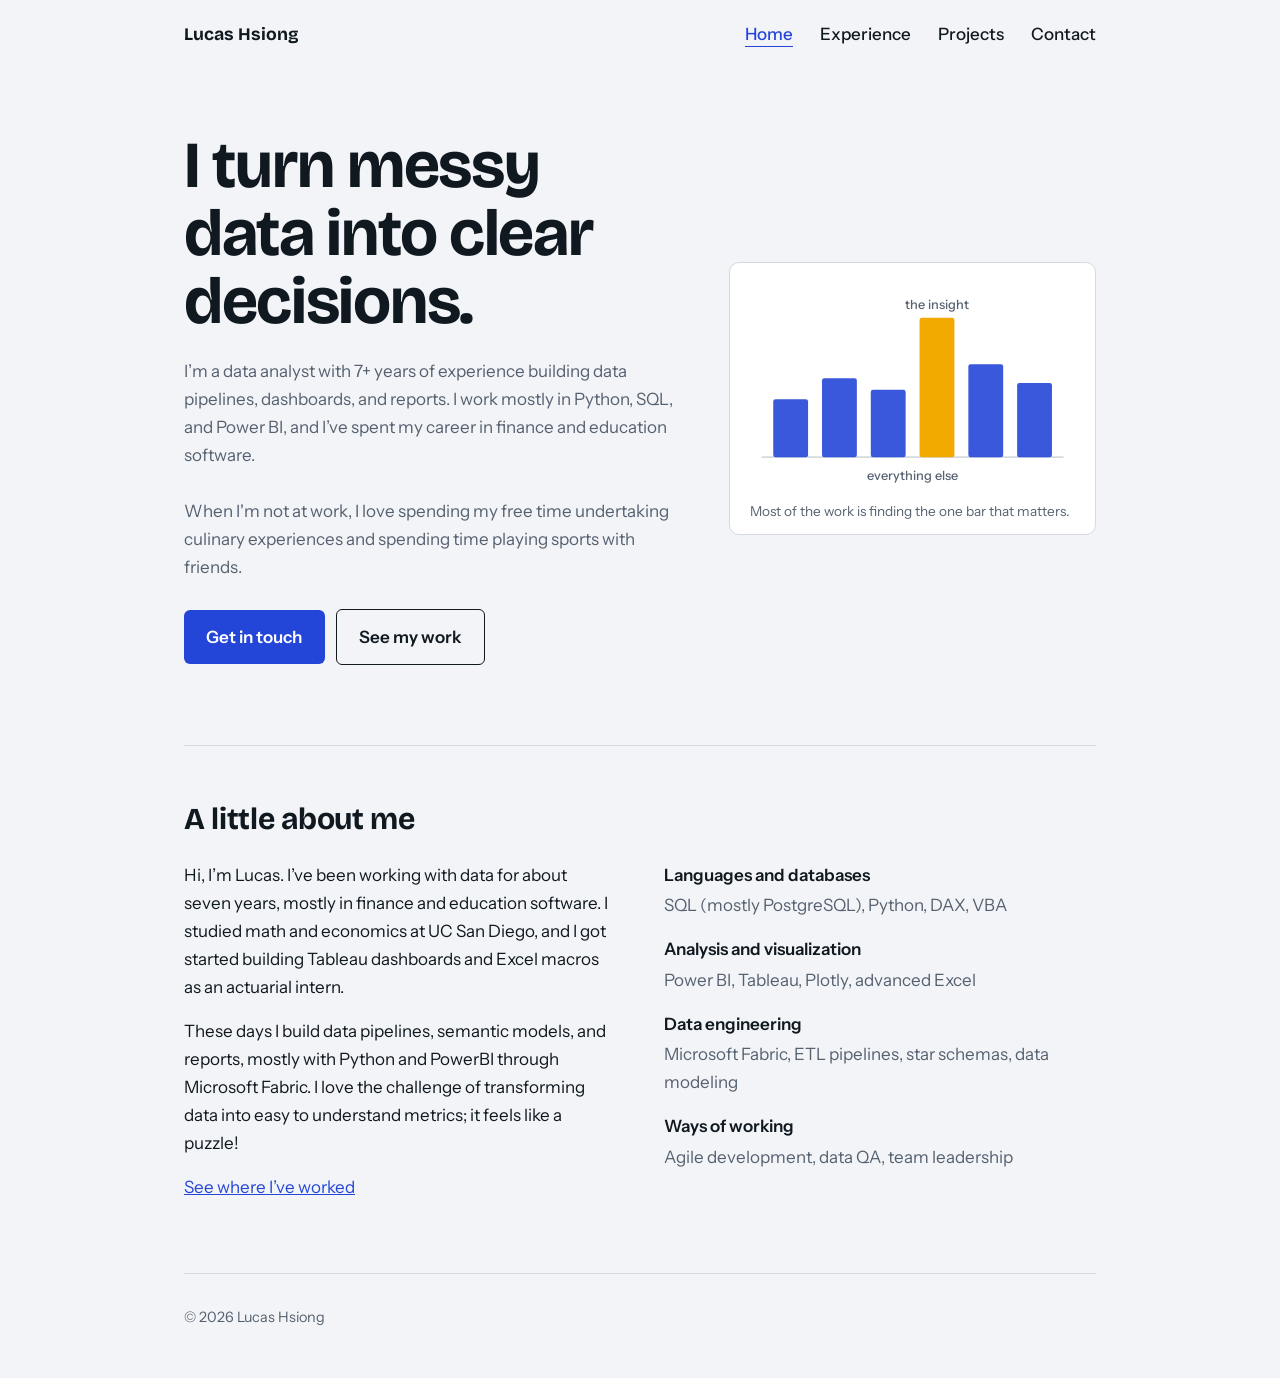
==== commit 1f918a4c: "adding projects tab" ====
--- a/index.html
+++ b/index.html
@@ -27,6 +27,7 @@
       <div>
         <h1>I turn messy data into clear decisions.</h1>
         <p>I’m a data analyst with 7+ years of experience building data pipelines, dashboards, and reports. I work mostly in Python, SQL, and Power BI, and I’ve spent my career in finance and education software.</p>
+        <p>When I'm not at work, I love spending my free time undertaking culinary experiences and spending time playing sports with friends.</p>
         <a class="btn" href="contact/">Get in touch</a>
         <a class="btn alt" href="experience/">See my work</a>
       </div>
@@ -51,7 +52,7 @@
       <div class="about">
         <div>
           <p>Hi, I’m Lucas. I’ve been working with data for about seven years, mostly in finance and education software. I studied math and economics at UC San Diego, and I got started building Tableau dashboards and Excel macros as an actuarial intern.</p>
-          <p>These days I build data pipelines, models, and reports, mostly with Python, SQL, and Power BI. My favorite part of the job is when a messy pile of data turns into something a team can actually use. I’ve also managed a direct report and enjoy working with people who don’t live in spreadsheets.</p>
+          <p>These days I build data pipelines, semantic models, and reports, mostly with Python and PowerBI through Microsoft Fabric. I love the challenge of transforming data into easy to understand metrics; it feels like a puzzle!</p>
           <p class="next"><a href="experience/">See where I’ve worked</a></p>
         </div>
         <dl>
